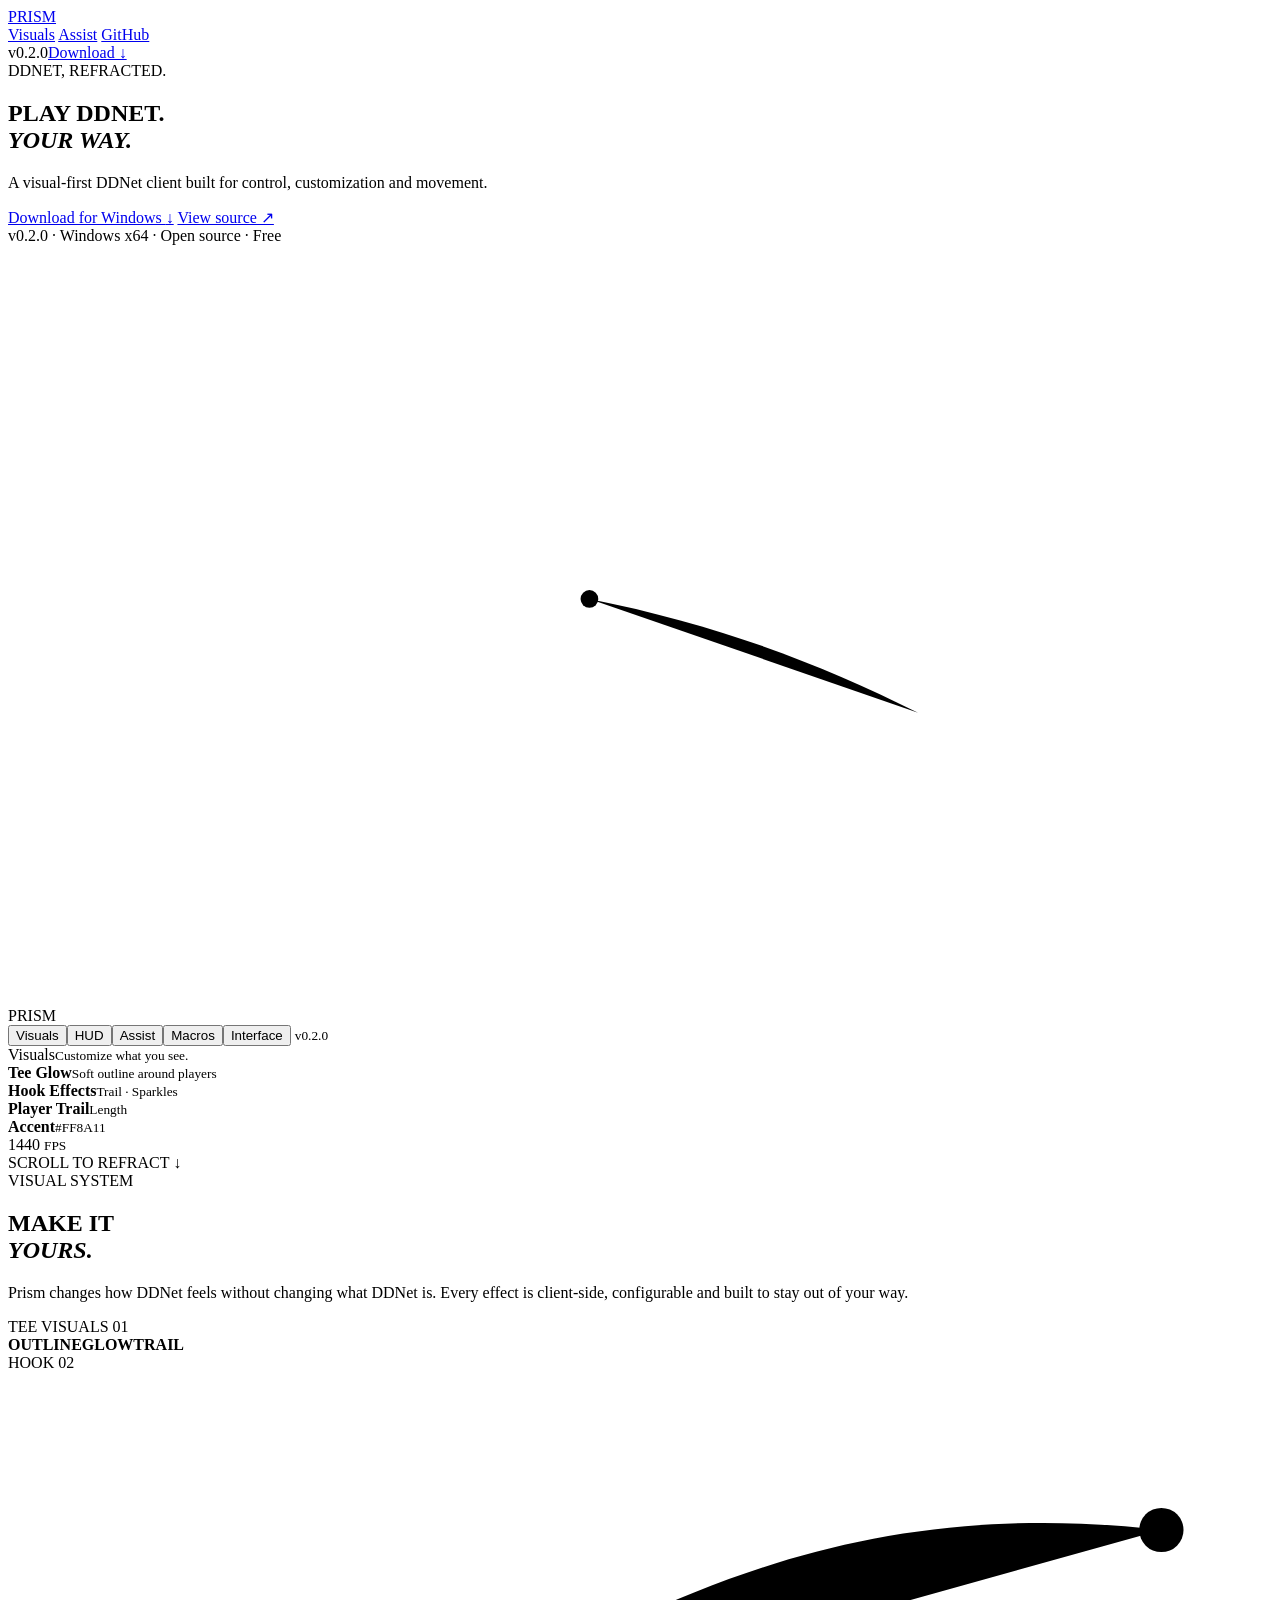
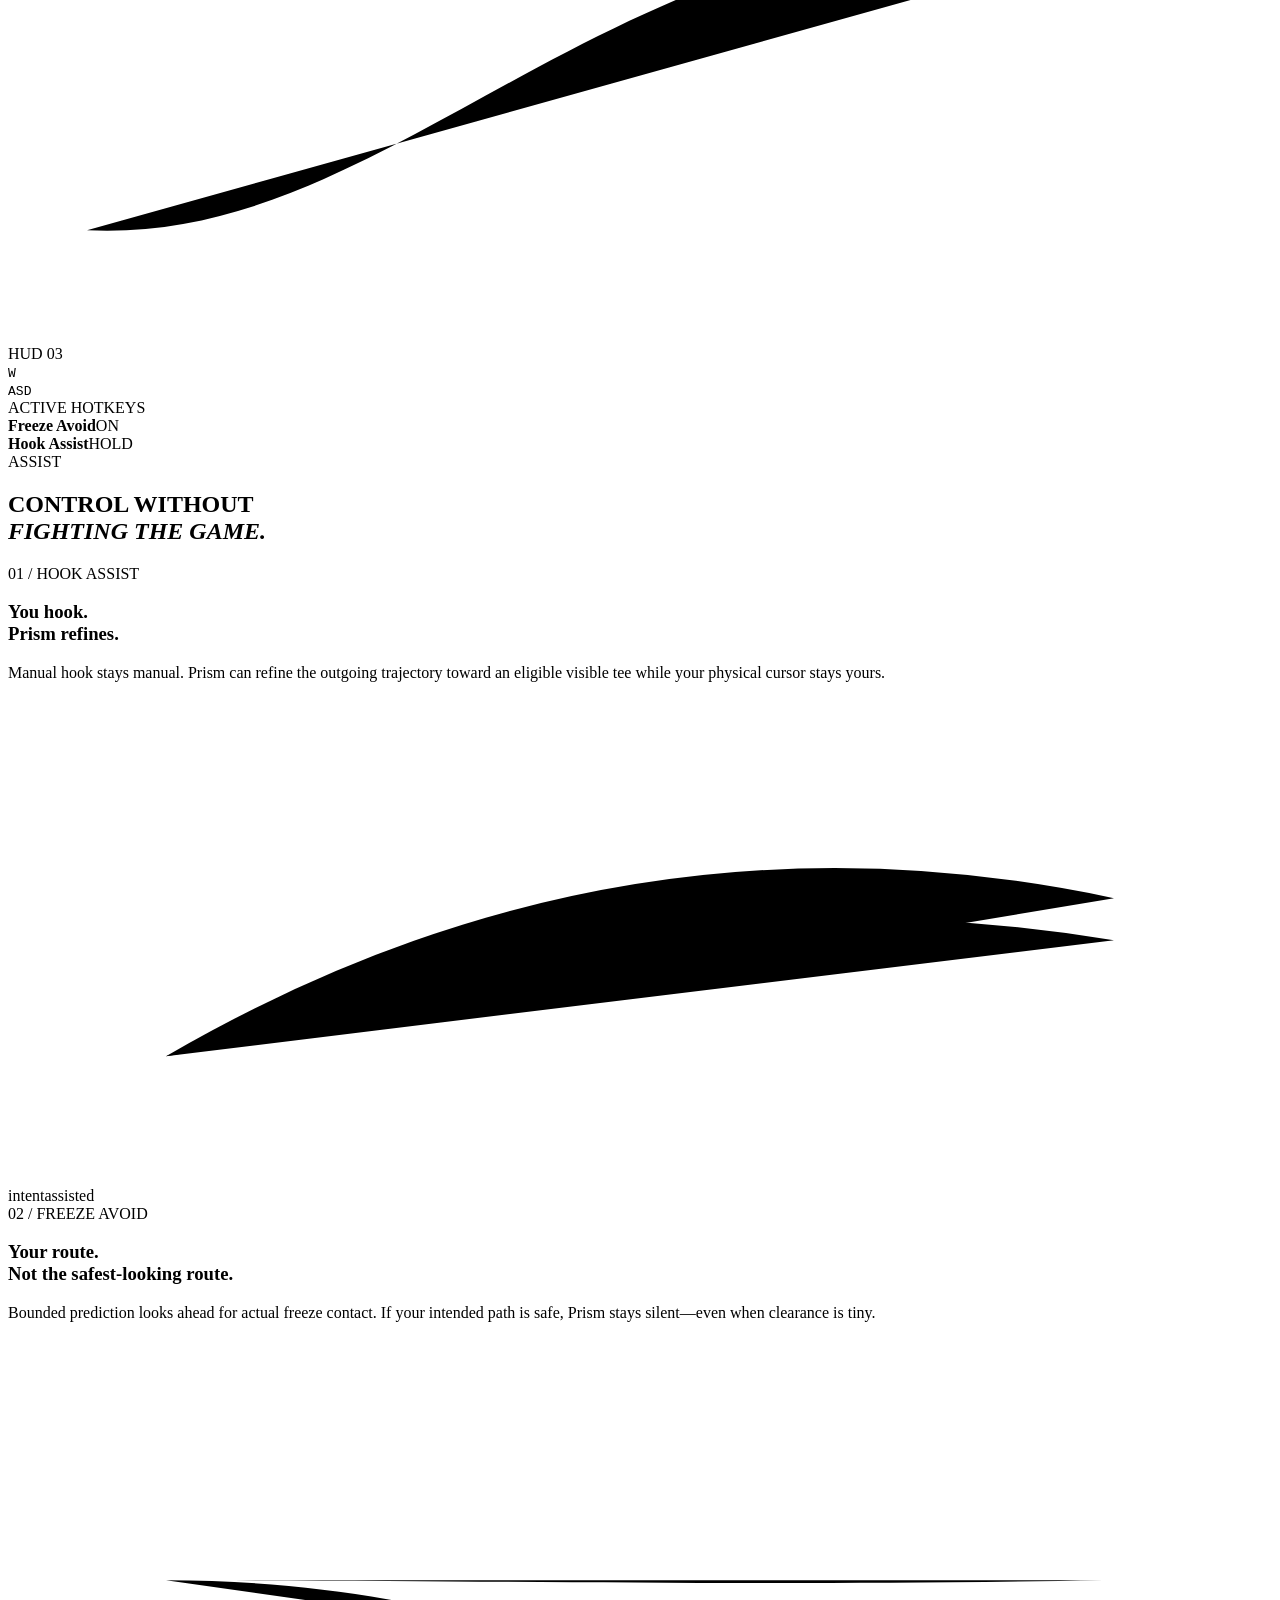
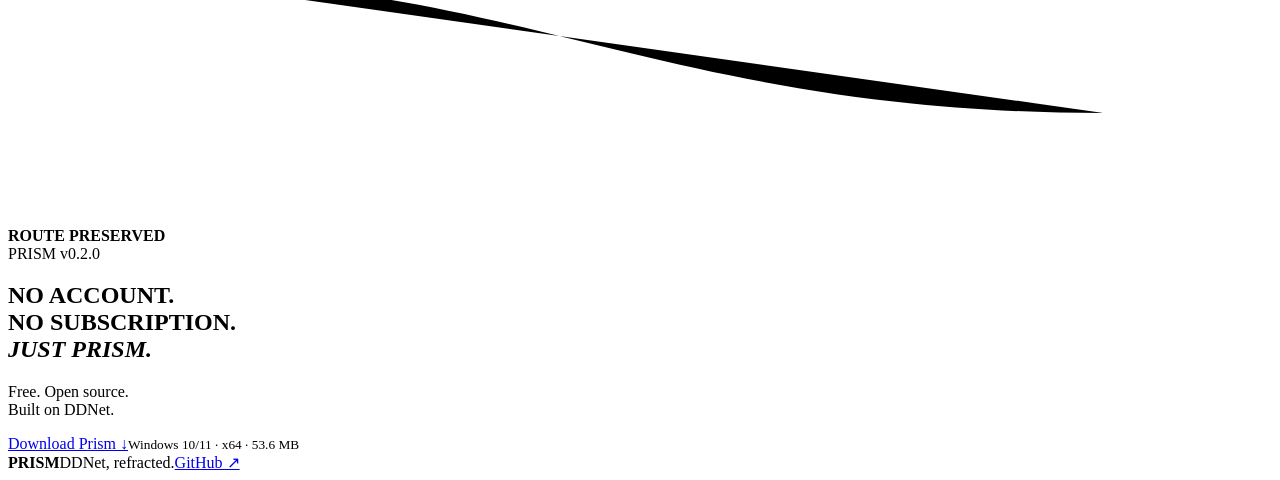
==== site/index.html @ c3f319c9 "site: add Prism landing page structure" ====
<!doctype html>
<html lang="en">
<head>
  <meta charset="utf-8">
  <meta name="viewport" content="width=device-width,initial-scale=1">
  <meta name="theme-color" content="#08090a">
  <meta name="description" content="Prism — a visual-first DDNet client for Windows. Free and open source.">
  <title>Prism — DDNet, refracted.</title>
  <link rel="preconnect" href="https://fonts.googleapis.com">
  <link rel="preconnect" href="https://fonts.gstatic.com" crossorigin>
  <link href="https://fonts.googleapis.com/css2?family=Manrope:wght@400;500;600;700&family=Unbounded:wght@700;800&display=swap" rel="stylesheet">
  <link rel="stylesheet" href="./styles.css">
</head>
<body>
  <div class="grain" aria-hidden="true"></div>
  <header class="nav">
    <a class="brand" href="#top">PRISM</a>
    <nav>
      <a href="#visuals">Visuals</a>
      <a href="#assist">Assist</a>
      <a href="https://github.com/atlasru/prism">GitHub</a>
    </nav>
    <div class="nav-actions"><span>v0.2.0</span><a class="button small" href="https://github.com/atlasru/prism/releases/download/v0.2.0/Prism-v0.2.0-windows-x64.zip">Download ↓</a></div>
  </header>

  <main id="top">
    <section class="hero">
      <div class="hero-copy reveal">
        <div class="eyebrow"><i></i> DDNET, REFRACTED.</div>
        <h1>PLAY DDNET.<br><em>YOUR WAY.</em></h1>
        <p>A visual-first DDNet client built for control, customization and movement.</p>
        <div class="actions">
          <a class="button" href="https://github.com/atlasru/prism/releases/download/v0.2.0/Prism-v0.2.0-windows-x64.zip">Download for Windows <b>↓</b></a>
          <a class="ghost" href="https://github.com/atlasru/prism">View source ↗</a>
        </div>
        <div class="meta">v0.2.0 <span>·</span> Windows x64 <span>·</span> Open source <span>·</span> Free</div>
      </div>

      <div class="stage reveal" aria-label="Prism interface preview">
        <div class="ambient"></div>
        <div class="game">
          <div class="map-lines"></div>
          <div class="freeze"></div>
          <div class="tee tee-a"><span></span></div>
          <div class="tee tee-b"><span></span></div>
          <svg class="hook" viewBox="0 0 1000 600"><path d="M720 370 C640 330 560 300 460 280"/><circle cx="460" cy="280" r="7"/></svg>
          <div class="trail"></div>
          <div class="clickgui">
            <aside>
              <div class="gui-logo">PRISM</div>
              <button class="active">Visuals</button><button>HUD</button><button>Assist</button><button>Macros</button><button>Interface</button>
              <small>v0.2.0</small>
            </aside>
            <div class="modules">
              <div class="gui-title"><span>Visuals</span><small>Customize what you see.</small></div>
              <div class="module"><div><b>Tee Glow</b><small>Soft outline around players</small></div><i class="toggle on"></i></div>
              <div class="module"><div><b>Hook Effects</b><small>Trail · Sparkles</small></div><i class="toggle on"></i></div>
              <div class="module"><div><b>Player Trail</b><small>Length</small></div><div class="slider"><i></i></div></div>
              <div class="module accent"><div><b>Accent</b><small>#FF8A11</small></div><span class="swatch"></span></div>
            </div>
          </div>
          <div class="fps">1440 <small>FPS</small></div>
        </div>
      </div>
      <div class="scroll">SCROLL TO REFRACT <span>↓</span></div>
    </section>

    <section class="showcase" id="visuals">
      <div class="section-copy reveal">
        <div class="eyebrow"><i></i> VISUAL SYSTEM</div>
        <h2>MAKE IT<br><em>YOURS.</em></h2>
        <p>Prism changes how DDNet feels without changing what DDNet is. Every effect is client-side, configurable and built to stay out of your way.</p>
      </div>
      <div class="visual-stack reveal">
        <div class="visual-card main-card">
          <div class="card-label">TEE VISUALS <span>01</span></div>
          <div class="mini-world">
            <div class="rings"></div><div class="tee large"><span></span></div>
            <div class="tags"><b>OUTLINE</b><b>GLOW</b><b>TRAIL</b></div>
          </div>
        </div>
        <div class="visual-card hook-card"><div class="card-label">HOOK <span>02</span></div><svg viewBox="0 0 400 180"><path d="M25 145 C130 150 195 30 365 50"/><circle cx="365" cy="50" r="7"/></svg></div>
        <div class="visual-card hud-card"><div class="card-label">HUD <span>03</span></div><div class="keys"><kbd>W</kbd><div><kbd>A</kbd><kbd>S</kbd><kbd>D</kbd></div></div><div class="hotkeys">ACTIVE HOTKEYS<br><b>Freeze Avoid</b><span>ON</span><br><b>Hook Assist</b><span>HOLD</span></div></div>
      </div>
    </section>

    <section class="assist" id="assist">
      <div class="assist-head reveal">
        <div class="eyebrow"><i></i> ASSIST</div>
        <h2>CONTROL WITHOUT<br><em>FIGHTING THE GAME.</em></h2>
      </div>
      <div class="assist-grid">
        <article class="assist-card reveal">
          <div class="num">01 / HOOK ASSIST</div>
          <h3>You hook.<br>Prism refines.</h3>
          <p>Manual hook stays manual. Prism can refine the outgoing trajectory toward an eligible visible tee while your physical cursor stays yours.</p>
          <div class="trajectory">
            <span class="player"></span><span class="target"></span>
            <svg viewBox="0 0 600 230"><path class="intent" d="M75 170 Q290 45 525 95"/><path class="corrected" d="M75 170 Q300 78 525 115"/></svg>
            <label class="intent-label">intent</label><label class="corrected-label">assisted</label>
          </div>
        </article>
        <article class="assist-card reveal">
          <div class="num">02 / FREEZE AVOID</div>
          <h3>Your route.<br>Not the safest-looking route.</h3>
          <p>Bounded prediction looks ahead for actual freeze contact. If your intended path is safe, Prism stays silent—even when clearance is tiny.</p>
          <div class="corridor">
            <div class="ice top"></div><div class="ice bottom"></div><span class="player"></span>
            <svg viewBox="0 0 600 230"><path class="danger" d="M75 115 C240 115 315 178 520 178"/><path class="safe" d="M75 115 C250 115 340 118 520 115"/></svg>
            <b class="route">ROUTE PRESERVED</b>
          </div>
        </article>
      </div>
    </section>

    <section class="cta reveal">
      <div><div class="eyebrow"><i></i> PRISM v0.2.0</div><h2>NO ACCOUNT.<br>NO SUBSCRIPTION.<br><em>JUST PRISM.</em></h2></div>
      <div class="cta-side"><p>Free. Open source.<br>Built on DDNet.</p><a class="button huge" href="https://github.com/atlasru/prism/releases/download/v0.2.0/Prism-v0.2.0-windows-x64.zip">Download Prism ↓</a><small>Windows 10/11 · x64 · 53.6 MB</small></div>
    </section>
  </main>

  <footer><b>PRISM</b><span>DDNet, refracted.</span><a href="https://github.com/atlasru/prism">GitHub ↗</a></footer>
  <script src="./app.js"></script>
</body>
</html>
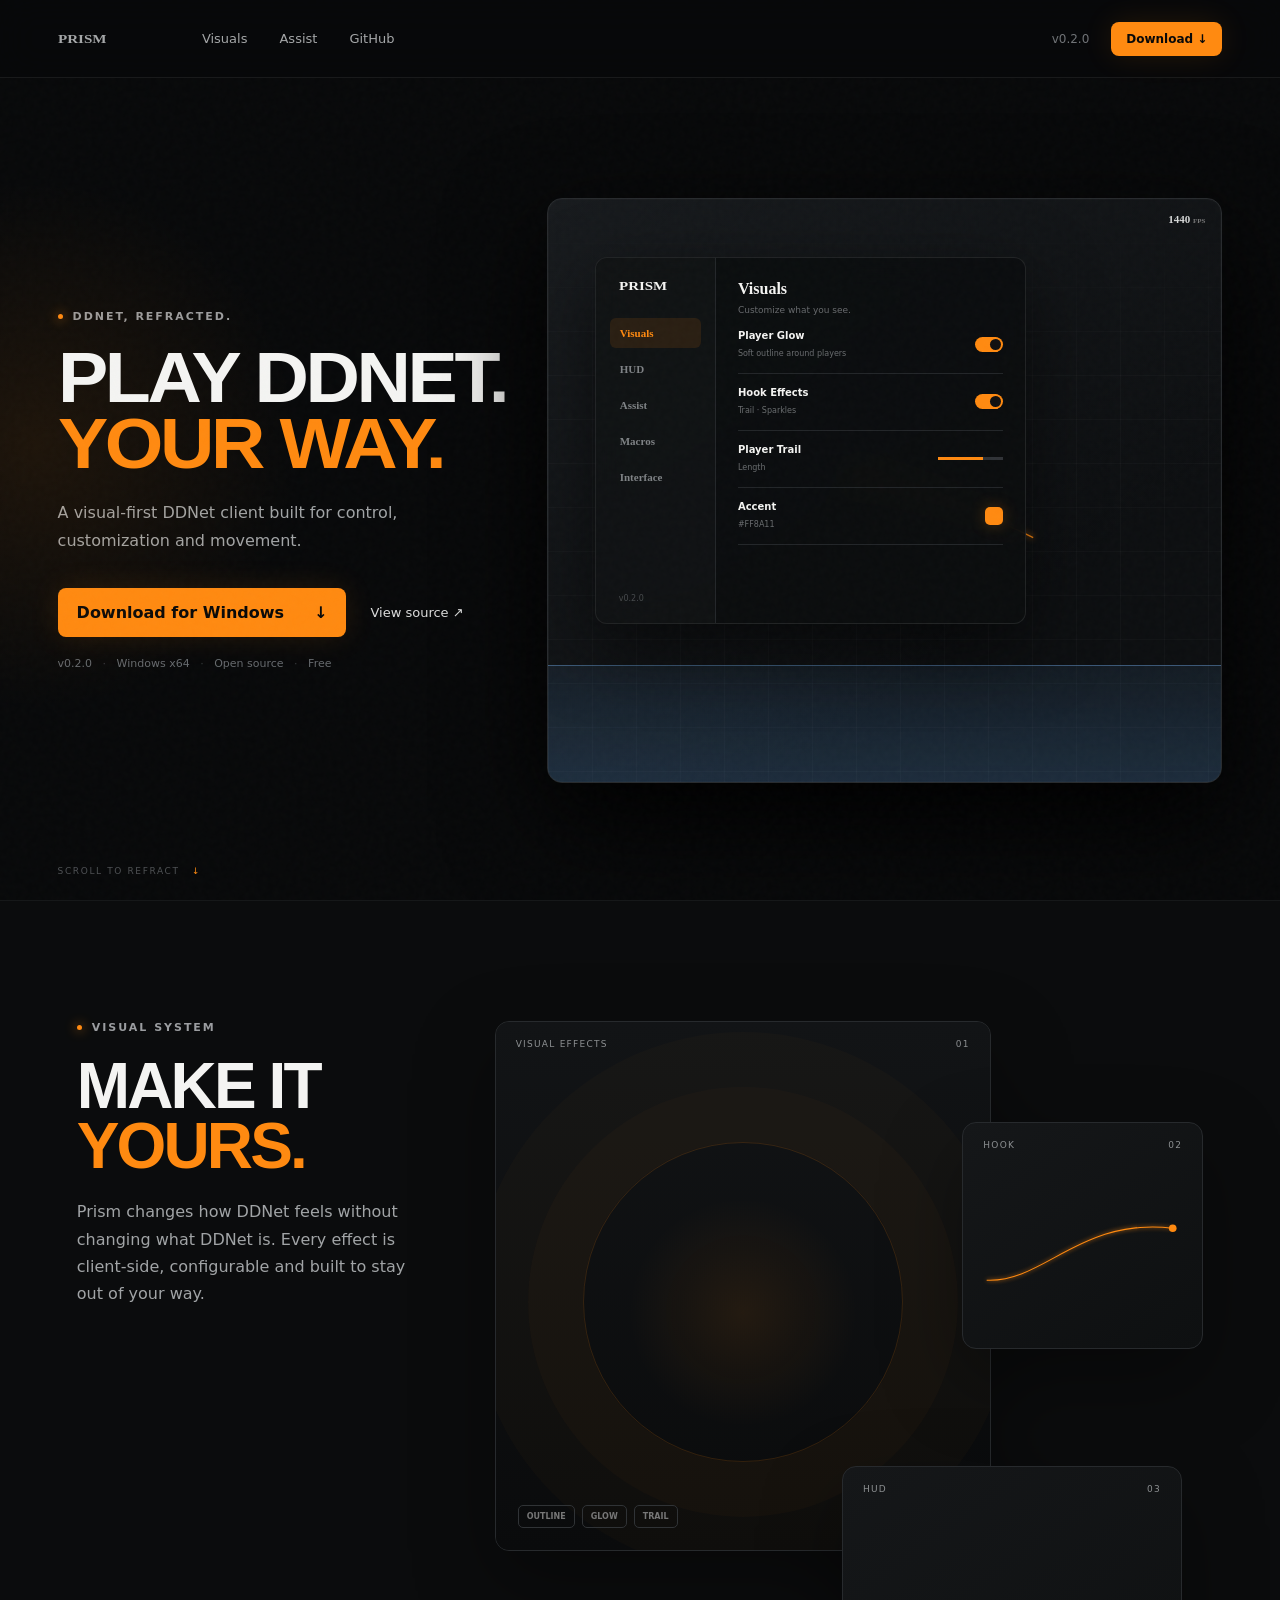
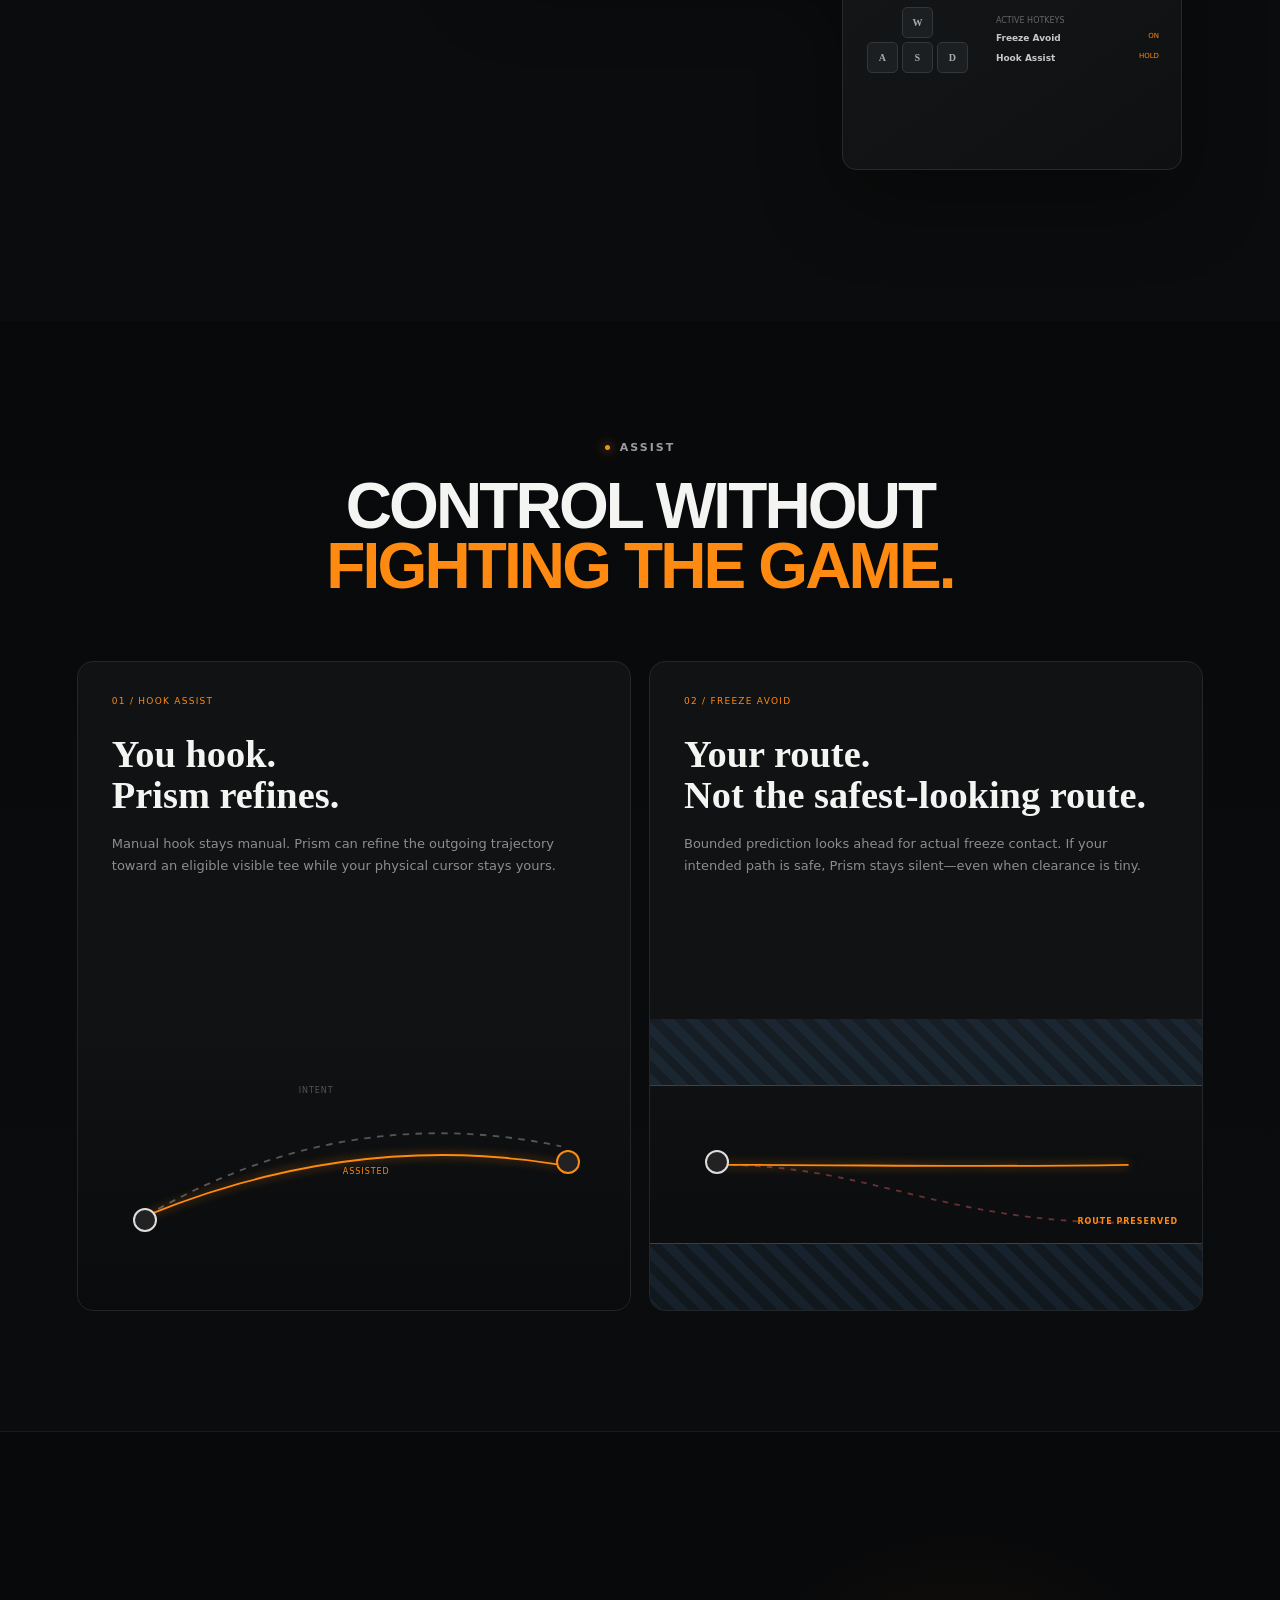
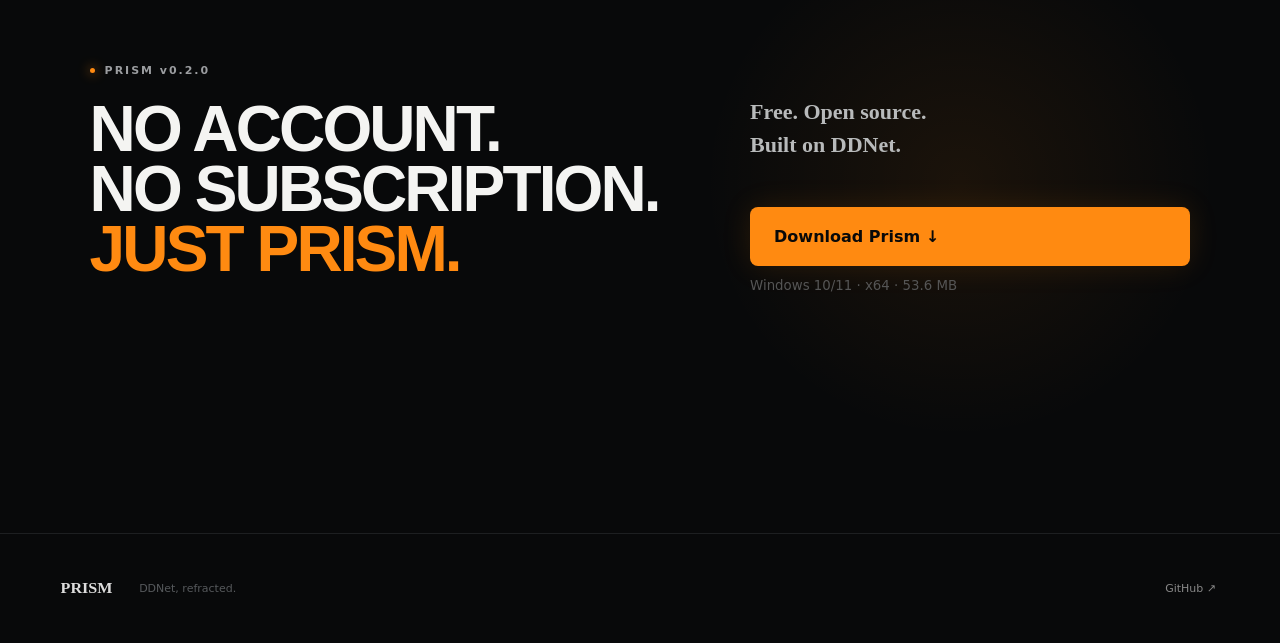
==== commit 183c5ea9: "site: remove placeholder Tee faces from landing page" ====
--- a/site/index.html
+++ b/site/index.html
@@ -41,8 +41,6 @@
         <div class="game">
           <div class="map-lines"></div>
           <div class="freeze"></div>
-          <div class="tee tee-a"><span></span></div>
-          <div class="tee tee-b"><span></span></div>
           <svg class="hook" viewBox="0 0 1000 600"><path d="M720 370 C640 330 560 300 460 280"/><circle cx="460" cy="280" r="7"/></svg>
           <div class="trail"></div>
           <div class="clickgui">
@@ -53,7 +51,7 @@
             </aside>
             <div class="modules">
               <div class="gui-title"><span>Visuals</span><small>Customize what you see.</small></div>
-              <div class="module"><div><b>Tee Glow</b><small>Soft outline around players</small></div><i class="toggle on"></i></div>
+              <div class="module"><div><b>Player Glow</b><small>Soft outline around players</small></div><i class="toggle on"></i></div>
               <div class="module"><div><b>Hook Effects</b><small>Trail · Sparkles</small></div><i class="toggle on"></i></div>
               <div class="module"><div><b>Player Trail</b><small>Length</small></div><div class="slider"><i></i></div></div>
               <div class="module accent"><div><b>Accent</b><small>#FF8A11</small></div><span class="swatch"></span></div>
@@ -73,9 +71,9 @@
       </div>
       <div class="visual-stack reveal">
         <div class="visual-card main-card">
-          <div class="card-label">TEE VISUALS <span>01</span></div>
+          <div class="card-label">VISUAL EFFECTS <span>01</span></div>
           <div class="mini-world">
-            <div class="rings"></div><div class="tee large"><span></span></div>
+            <div class="rings"></div><div class="prism-core"><i></i><i></i><i></i></div>
             <div class="tags"><b>OUTLINE</b><b>GLOW</b><b>TRAIL</b></div>
           </div>
         </div>
--- a/site/styles.css
+++ b/site/styles.css
@@ -0,0 +1 @@
+:root{--bg:#08090a;--panel:#111315;--panel2:#17191b;--text:#f4f4f2;--muted:#8c8f92;--line:#272a2d;--orange:#ff8a11;--orange2:#ffb15c}*{box-sizing:border-box}html{scroll-behavior:smooth}body{margin:0;background:var(--bg);color:var(--text);font-family:Manrope,system-ui,sans-serif;overflow-x:hidden}.grain{position:fixed;inset:0;pointer-events:none;opacity:.025;z-index:20;background-image:url("data:image/svg+xml,%3Csvg viewBox='0 0 180 180' xmlns='http://www.w3.org/2000/svg'%3E%3Cfilter id='n'%3E%3CfeTurbulence type='fractalNoise' baseFrequency='.85' numOctaves='4' stitchTiles='stitch'/%3E%3C/filter%3E%3Crect width='100%25' height='100%25' filter='url(%23n)' opacity='.8'/%3E%3C/svg%3E")}.nav{height:78px;position:fixed;top:0;left:0;right:0;z-index:30;display:flex;align-items:center;padding:0 4.5vw;border-bottom:1px solid rgba(255,255,255,.07);background:rgba(8,9,10,.72);backdrop-filter:blur(18px)}.brand{font:800 18px Unbounded;text-decoration:none;color:#fff;transform:scaleX(1.16);transform-origin:left}.nav nav{display:flex;gap:32px;margin-left:8vw}.nav a{color:#a5a7a9;text-decoration:none;font-size:13px}.nav a:hover{color:#fff}.nav-actions{margin-left:auto;display:flex;gap:22px;align-items:center;color:#707377;font-size:12px}.button{display:inline-flex;align-items:center;justify-content:center;gap:30px;background:var(--orange);color:#090909!important;text-decoration:none;font-weight:800;padding:15px 19px;border-radius:8px;box-shadow:0 0 30px rgba(255,138,17,.12);transition:.25s}.button:hover{transform:translateY(-2px);background:#ff9b35}.button.small{padding:10px 15px;font-size:12px}.hero{min-height:100vh;padding:150px 4.5vw 70px;position:relative;display:grid;grid-template-columns:.8fr 1.2fr;align-items:center;gap:3vw}.hero:before{content:"";position:absolute;width:550px;height:550px;background:radial-gradient(circle,rgba(255,138,17,.09),transparent 68%);left:-240px;top:170px}.eyebrow{font-size:11px;letter-spacing:.18em;color:#9b9da0;font-weight:700;display:flex;align-items:center;gap:10px}.eyebrow i{width:5px;height:5px;border-radius:50%;background:var(--orange);box-shadow:0 0 12px var(--orange)}h1,h2{font-family:Unbounded,sans-serif;font-weight:800;line-height:.94;letter-spacing:-.045em;margin:22px 0;transform-origin:left}h1{font-size:clamp(48px,5.5vw,94px);transform:scaleX(1.07)}h2{font-size:clamp(42px,5vw,78px)}h1 em,h2 em{font-style:normal;color:var(--orange)}.hero-copy>p,.section-copy>p{color:#a1a4a6;max-width:520px;font-size:16px;line-height:1.7}.actions{display:flex;align-items:center;gap:24px;margin-top:34px}.ghost{color:#ddd;text-decoration:none;font-size:13px}.meta{font-size:11px;color:#666a6e;margin-top:20px}.meta span{padding:0 7px;color:#35383b}.stage{position:relative}.ambient{position:absolute;inset:8% -5%;background:radial-gradient(ellipse,rgba(255,138,17,.15),transparent 62%);filter:blur(35px)}.game{height:min(65vh,650px);min-height:480px;border:1px solid #282b2e;border-radius:15px;background:linear-gradient(145deg,#181b1e,#0d0f11 70%);position:relative;overflow:hidden;box-shadow:0 35px 100px #000,0 0 0 1px rgba(255,255,255,.02) inset}.map-lines{position:absolute;inset:0;background-image:linear-gradient(rgba(255,255,255,.025) 1px,transparent 1px),linear-gradient(90deg,rgba(255,255,255,.025) 1px,transparent 1px);background-size:44px 44px;mask-image:linear-gradient(to bottom,transparent,#000 30%)}.freeze{position:absolute;left:0;right:0;bottom:0;height:20%;background:linear-gradient(180deg,rgba(100,177,255,.08),rgba(100,177,255,.18));border-top:1px solid rgba(128,190,255,.3)}.tee{position:absolute;width:44px;height:44px;border-radius:50%;background:#262a2e;border:3px solid #d7d9d9;box-shadow:0 0 18px rgba(255,138,17,.32)}.tee:before,.tee:after{content:"";position:absolute;top:14px;width:7px;height:8px;border-radius:50%;background:#f2f2ef}.tee:before{left:9px}.tee:after{right:9px}.tee span{position:absolute;left:9px;right:9px;bottom:8px;height:3px;background:#777;border-radius:5px}.tee-a{right:17%;bottom:30%}.tee-b{left:34%;top:42%;transform:scale(.82);opacity:.8}.hook{position:absolute;inset:0;width:100%;height:100%;overflow:visible}.hook path{fill:none;stroke:var(--orange);stroke-width:2;filter:drop-shadow(0 0 5px var(--orange))}.hook circle{fill:var(--orange)}.clickgui{position:absolute;width:64%;height:63%;left:7%;top:10%;display:grid;grid-template-columns:28% 72%;border:1px solid rgba(255,255,255,.09);border-radius:12px;overflow:hidden;background:rgba(12,14,15,.91);backdrop-filter:blur(15px);box-shadow:0 24px 70px rgba(0,0,0,.55)}.clickgui aside{padding:20px 14px;background:rgba(255,255,255,.018);border-right:1px solid #24272a;display:flex;flex-direction:column;gap:6px}.gui-logo{font:800 13px Unbounded;transform:scaleX(1.15);transform-origin:left;margin:0 9px 18px}.clickgui button{border:0;background:transparent;color:#7f8386;text-align:left;padding:9px 10px;border-radius:6px;font:600 11px Manrope}.clickgui button.active{background:rgba(255,138,17,.11);color:var(--orange)}.clickgui aside small{margin:auto 9px 0;color:#474a4d;font-size:8px}.modules{padding:22px}.gui-title span{display:block;font:700 16px Unbounded}.gui-title small{color:#676a6d;font-size:9px}.module{display:flex;align-items:center;justify-content:space-between;padding:13px 0;border-bottom:1px solid #232629}.module b{display:block;font-size:10px}.module small{font-size:8px;color:#696c6f}.toggle{width:28px;height:15px;border-radius:20px;background:#303337;position:relative}.toggle:after{content:"";position:absolute;width:11px;height:11px;left:2px;top:2px;background:#777;border-radius:50%}.toggle.on{background:var(--orange)}.toggle.on:after{left:15px;background:#111}.slider{width:65px;height:3px;background:#303337}.slider i{display:block;width:70%;height:100%;background:var(--orange)}.swatch{width:18px;height:18px;background:var(--orange);border-radius:5px;box-shadow:0 0 15px rgba(255,138,17,.25)}.fps{position:absolute;right:16px;top:14px;font:700 11px Unbounded;color:#d8d9d9}.fps small{color:#777;font:600 7px Manrope}.scroll{position:absolute;bottom:24px;left:4.5vw;font-size:9px;letter-spacing:.18em;color:#4e5154}.scroll span{color:var(--orange);margin-left:8px}.showcase,.assist{min-height:100vh;padding:120px 6vw;position:relative}.showcase{display:grid;grid-template-columns:.65fr 1.35fr;gap:6vw;align-items:center;background:#0b0c0d;border-top:1px solid #161819}.section-copy{position:sticky;top:140px;align-self:start}.visual-stack{height:780px;position:relative}.visual-card{position:absolute;background:linear-gradient(145deg,#151719,#0e1011);border:1px solid #272a2d;border-radius:14px;overflow:hidden;box-shadow:0 30px 80px rgba(0,0,0,.35)}.card-label{position:absolute;z-index:3;left:20px;right:20px;top:17px;font-size:9px;letter-spacing:.14em;color:#8d9092;display:flex;justify-content:space-between}.main-card{left:0;top:0;width:70%;height:68%}.mini-world{position:absolute;inset:0;background:radial-gradient(circle at 50% 55%,rgba(255,138,17,.09),transparent 30%),linear-gradient(#121416,#0a0b0c)}.rings{position:absolute;width:320px;height:320px;border:1px solid rgba(255,138,17,.16);border-radius:50%;left:50%;top:53%;transform:translate(-50%,-50%);box-shadow:0 0 0 55px rgba(255,138,17,.025),0 0 0 110px rgba(255,138,17,.018)}.tee.large{left:50%;top:53%;transform:translate(-50%,-50%) scale(1.9);box-shadow:0 0 35px rgba(255,138,17,.55)}.tags{position:absolute;bottom:22px;left:22px;display:flex;gap:7px}.tags b{font-size:8px;border:1px solid #303336;padding:6px 8px;border-radius:5px;color:#777}.hook-card{right:0;top:13%;width:34%;height:29%}.hook-card svg{position:absolute;inset:35px 10px 5px;width:calc(100% - 20px);height:calc(100% - 40px)}.hook-card path{fill:none;stroke:var(--orange);stroke-width:2;filter:drop-shadow(0 0 4px var(--orange))}.hook-card circle{fill:var(--orange)}.hud-card{right:3%;bottom:4%;width:48%;height:39%;padding:65px 22px 20px;display:flex;gap:26px;align-items:center}.keys{text-align:center}.keys kbd{display:inline-grid;place-items:center;width:31px;height:31px;margin:2px;background:#1c1f21;border:1px solid #33373a;border-radius:5px;color:#aaa;font:600 10px Manrope}.hotkeys{font-size:8px;color:#666;line-height:2.2;flex:1}.hotkeys b{color:#c7c8c8;font-size:9px}.hotkeys span{float:right;color:var(--orange);font-size:7px}.assist{background:linear-gradient(#08090a,#0b0c0d)}.assist-head{text-align:center;margin-bottom:65px}.assist-head .eyebrow{justify-content:center}.assist-grid{display:grid;grid-template-columns:1fr 1fr;gap:18px;max-width:1250px;margin:auto}.assist-card{min-height:650px;border:1px solid #24272a;border-radius:16px;background:#101214;padding:34px;position:relative;overflow:hidden}.num{font-size:9px;letter-spacing:.14em;color:var(--orange)}.assist-card h3{font:700 clamp(27px,3vw,46px)/1.05 Unbounded;margin:28px 0 18px}.assist-card p{color:#8b8e91;line-height:1.7;font-size:13px;max-width:480px}.trajectory,.corridor{position:absolute;left:0;right:0;bottom:0;height:45%;background:linear-gradient(transparent,#0a0b0c)}.trajectory svg,.corridor svg{position:absolute;inset:0;width:100%;height:100%}.trajectory path,.corridor path{fill:none;stroke-width:2}.intent{stroke:#555;stroke-dasharray:7 7}.corrected,.safe{stroke:var(--orange);filter:drop-shadow(0 0 5px rgba(255,138,17,.7))}.player,.target{position:absolute;width:24px;height:24px;border-radius:50%;background:#222;border:2px solid #ddd;z-index:2}.trajectory .player{left:10%;top:65%}.trajectory .target{right:9%;top:45%;border-color:var(--orange)}.intent-label,.corrected-label{position:absolute;font-size:8px;text-transform:uppercase;letter-spacing:.12em}.intent-label{left:40%;top:23%;color:#555}.corrected-label{left:48%;top:51%;color:var(--orange)}.corridor .ice{position:absolute;left:0;right:0;height:23%;background:repeating-linear-gradient(45deg,rgba(94,166,235,.14),rgba(94,166,235,.14) 9px,rgba(94,166,235,.08) 9px,rgba(94,166,235,.08) 18px);border-color:rgba(112,180,245,.25);border-style:solid}.corridor .top{top:0;border-width:0 0 1px}.corridor .bottom{bottom:0;border-width:1px 0 0}.corridor .player{left:10%;top:45%}.danger{stroke:#c75555;stroke-dasharray:6 7;opacity:.5}.route{position:absolute;right:24px;bottom:29%;font-size:8px;color:var(--orange);letter-spacing:.12em}.cta{min-height:78vh;padding:120px 7vw;display:grid;grid-template-columns:1.2fr .8fr;align-items:center;border-top:1px solid #191b1d;background:radial-gradient(circle at 75% 50%,rgba(255,138,17,.08),transparent 25%)}.cta h2{font-size:clamp(40px,5vw,76px)}.cta-side p{font:600 22px/1.5 Manrope;color:#b8babb}.button.huge{margin-top:24px;padding:20px 24px;width:100%;justify-content:space-between}.cta-side small{display:block;color:#555;margin-top:12px}footer{height:110px;border-top:1px solid #1d1f21;display:flex;align-items:center;padding:0 5vw;gap:30px;color:#56595c;font-size:11px}footer b{font:800 14px Unbounded;color:#ddd;transform:scaleX(1.15)}footer a{margin-left:auto;color:#888;text-decoration:none}.reveal{opacity:0;transform:translateY(28px);transition:opacity .8s ease,transform .8s cubic-bezier(.2,.8,.2,1)}.reveal.visible{opacity:1;transform:none}@media(max-width:900px){.nav nav{display:none}.hero{grid-template-columns:1fr;padding-top:125px}.hero-copy{padding-bottom:30px}.game{min-height:420px}.showcase{grid-template-columns:1fr}.section-copy{position:relative;top:auto}.visual-stack{height:650px}.assist-grid,.cta{grid-template-columns:1fr}.assist-card{min-height:570px}.cta{gap:40px}.clickgui{width:80%}}@media(max-width:600px){.nav{padding:0 18px}.nav-actions>span{display:none}.hero{padding-left:20px;padding-right:20px}.actions{align-items:flex-start;flex-direction:column}.stage{margin:0 -10px}.game{min-height:360px}.clickgui{width:88%;height:68%;left:6%}.clickgui aside{padding:14px 7px}.modules{padding:15px}.showcase,.assist,.cta{padding:90px 20px}.visual-stack{height:570px}.main-card{width:88%;height:58%}.hook-card{width:42%;top:35%}.hud-card{width:70%;height:35%}.assist-card{padding:25px;min-height:540px}h1{font-size:44px}.nav .button.small{padding:9px 11px}}
